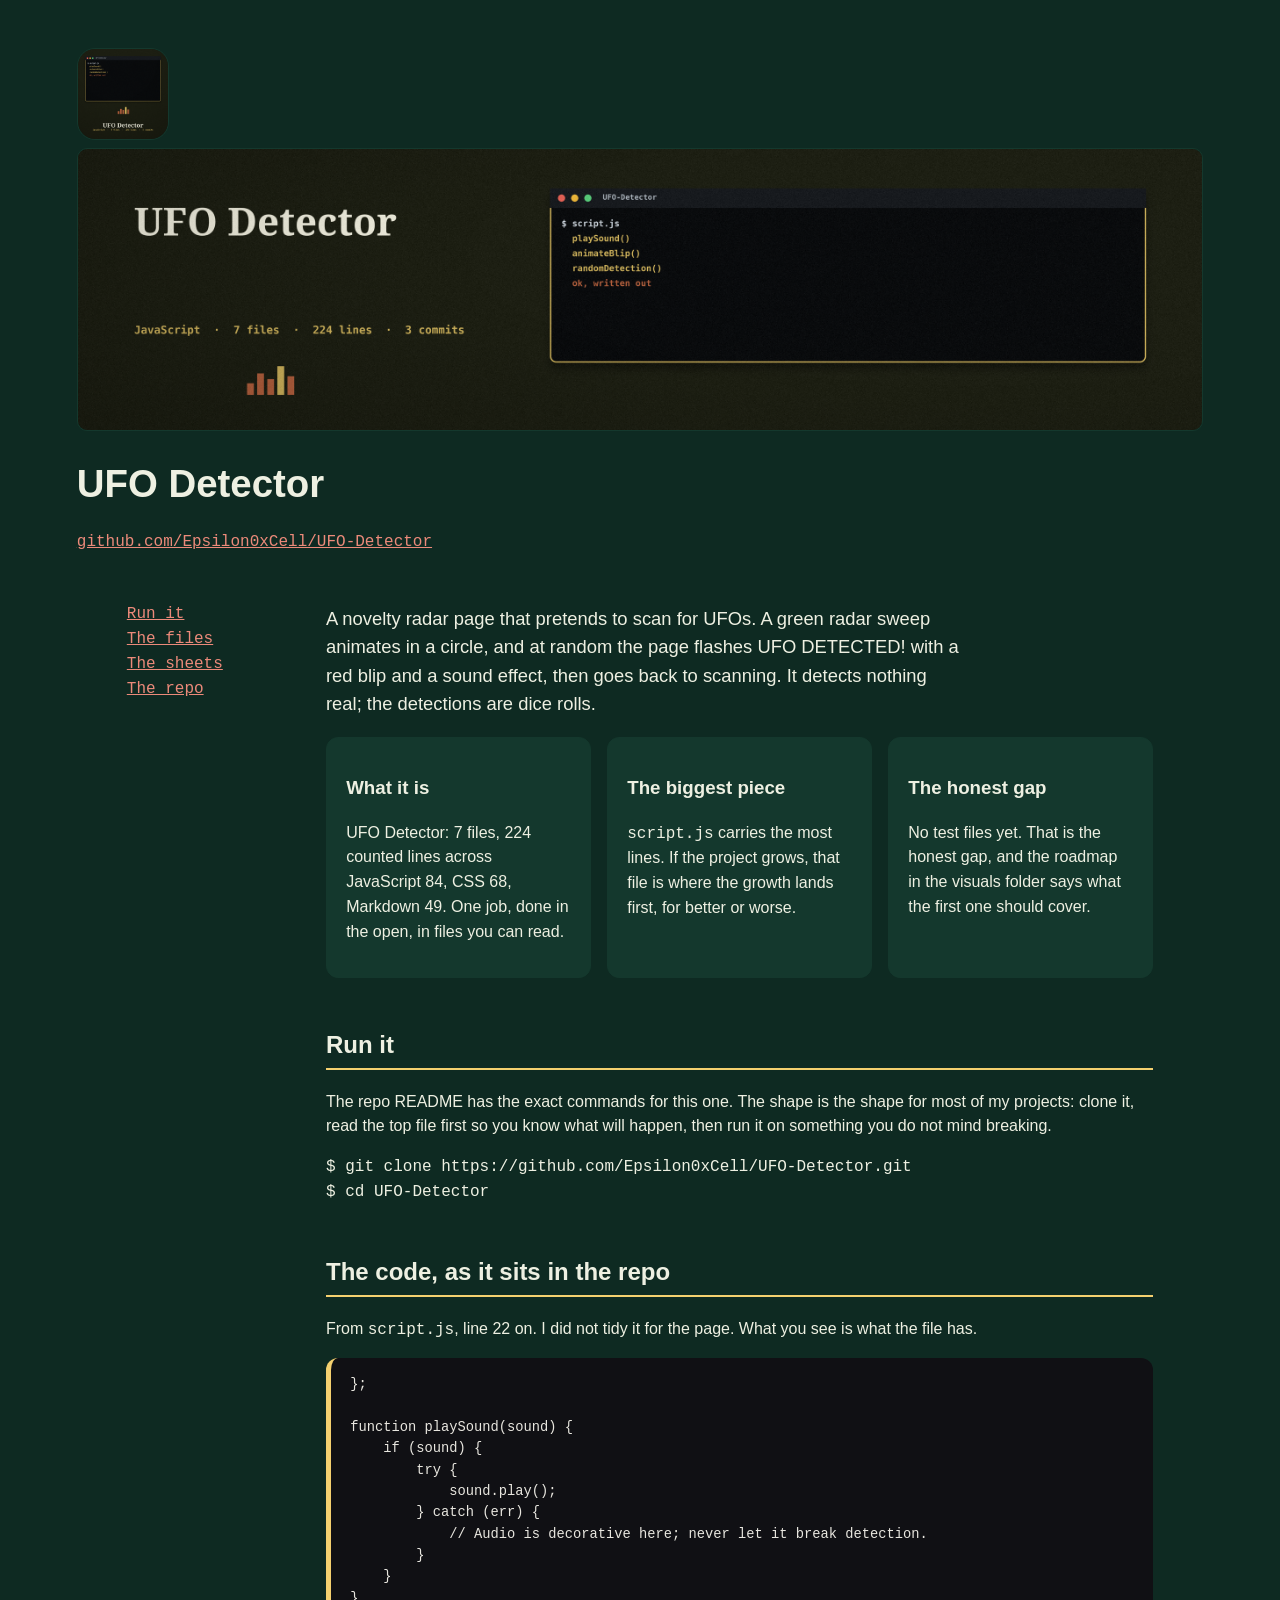
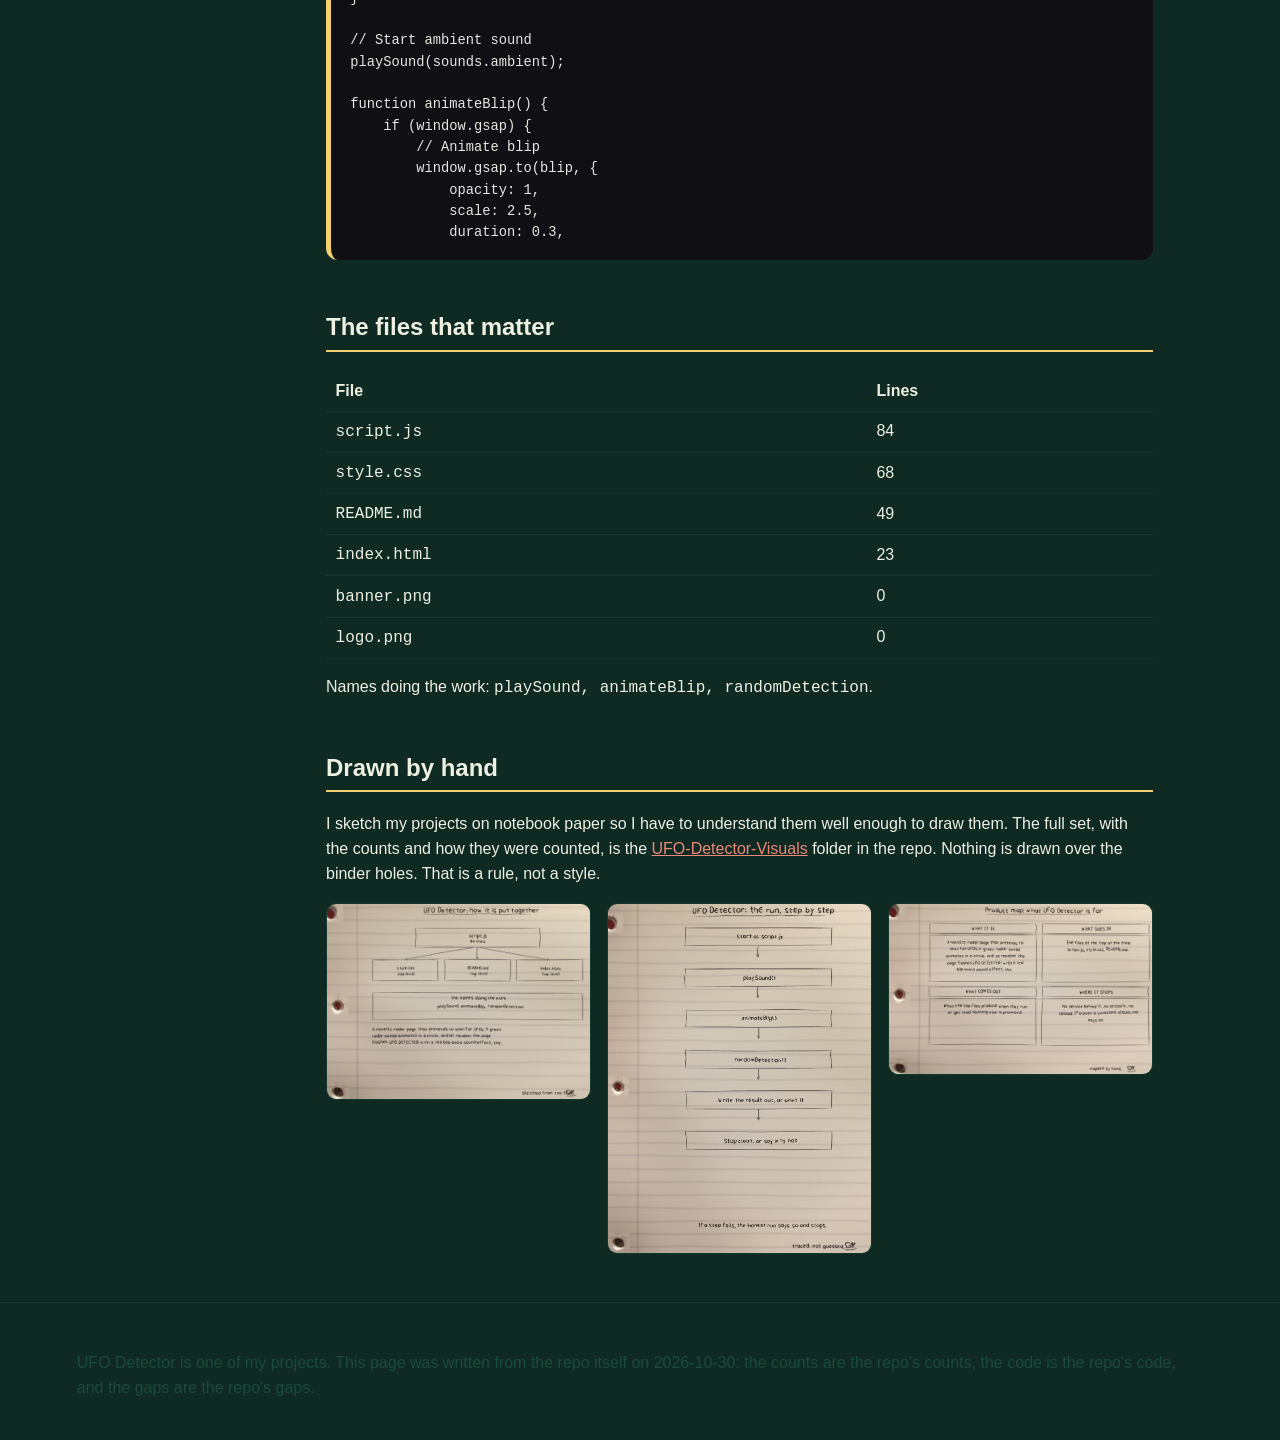
==== UFO-Detector-Website/index.html @ ff0ab5a6 "Add UFO-Detector project site source" ====
<!DOCTYPE html>
<html lang="en">
<head>
<meta charset="utf-8">
<meta name="viewport" content="width=device-width, initial-scale=1">
<title>UFO Detector: what it is, how it runs, where it stops</title>
<meta name="description" content="A novelty radar page that pretends to scan for UFOs. A green radar sweep animates in a circle, and at random the page flashes UFO DETECTED! with a red">
<style>
:root {
  --bg: #0e2a22; --panel: #14382d; --ink: #eef0e2;
  --mut: #1b4b3c;
  --acc: #f4d06f; --acc2: #ec8a7a;
  --line: #14382d;
}
* { box-sizing: border-box; }
body { margin: 0; background: var(--bg); color: var(--ink);
  font-family: Verdana, Geneva, sans-serif; line-height: 1.55; }
code, pre, .mono { font-family: 'Lucida Console', monospace; }
a { color: var(--acc2); }
.hero { padding: 3rem 6vw 1rem; }
.hero img.banner { width: 100%; height: auto; border: 1px solid var(--line);
  border-radius: 10px; }
.logo { width: 92px; height: 92px; border-radius: 18px;
  border: 1px solid var(--line); }
h1 { font-size: 2.4rem; margin: 0.4em 0 0.1em; }
h2 { border-bottom: 2px solid var(--acc); padding-bottom: 0.2em;
  margin-top: 2em; }
.lede { font-size: 1.15rem; max-width: 62ch; }
main { padding: 0 6vw 3rem; max-width: 1180px; margin: 0 auto; }
.grid { display: grid; gap: 1rem;
  grid-template-columns: repeat(auto-fit, minmax(230px, 1fr)); }
.card { background: var(--panel); border: 1px solid var(--line);
  border-radius: 12px; padding: 1rem 1.2rem; }
.card.pop { animation: rise 0.7s ease both; }
@keyframes rise { from { opacity: 0; transform: translateY(14px); }
  to { opacity: 1; transform: none; } }
pre.code { background: #101014; color: #e8e6df; padding: 1rem 1.2rem;
  border-radius: 12px; overflow-x: auto; font-size: 0.86rem;
  border-left: 5px solid var(--acc); }
table { border-collapse: collapse; width: 100%; }
td, th { border-bottom: 1px solid var(--line); padding: 0.45rem 0.6rem;
  text-align: left; }
.shots { display: grid; gap: 1rem;
  grid-template-columns: repeat(auto-fit, minmax(260px, 1fr)); }
.shots img { width: 100%; height: auto; border: 1px solid var(--line);
  border-radius: 10px; background: #f4f1e8; }
footer { padding: 2rem 6vw; border-top: 1px solid var(--line);
  color: var(--mut); }
.rail { display: flex; gap: 1.2rem; align-items: flex-start; }
.rail nav { position: sticky; top: 1rem; min-width: 180px; }
@media (max-width: 760px) { .rail { flex-direction: column; }
  .rail nav { position: static; } }
@media (prefers-reduced-motion: reduce) {
  .card.pop { animation: none; } * { scroll-behavior: auto; } }
</style>
</head>
<body class="layout-split">
<!-- This page exists for UFO-Detector alone: the layout (split-hero),
     the colors, and the type were picked for this project, not
     shared with the other project pages. The code block below is
     copied from the file it names, line for line. If it looks
     plain, that is because the project is plain, and I would
     rather the page match the project than dress it up. The one
     thing I will not do here is oversell: what this project does
     not do is stated on the page, not hidden from it. -->
<header class="hero">
  <img class="logo" src="assets/logo.png" alt="UFO Detector logo">
  <img class="banner" src="assets/banner.png" alt="">
  <h1>UFO Detector</h1>
  <p class="mono"><a href="https://github.com/Epsilon0xCell/UFO-Detector">github.com/Epsilon0xCell/UFO-Detector</a></p>
</header>

<main>
  <section class="rail">
    <nav aria-label="on this page">
      <p class="mono"><a href="#run">Run it</a><br>
      <a href="#files">The files</a><br>
      <a href="#sheets">The sheets</a><br>
      <a href="https://github.com/Epsilon0xCell/UFO-Detector">The repo</a></p>
    </nav>
    <div>
      <p class="lede">A novelty radar page that pretends to scan for UFOs. A green radar sweep animates in a circle, and at random the page flashes UFO DETECTED! with a red blip and a sound effect, then goes back to scanning. It detects nothing real; the detections are dice rolls.</p>
      <div class="grid">
        <div class="card pop"><h3>What it is</h3>
          <p>UFO Detector: 7 files, 224 counted
          lines across JavaScript 84, CSS 68, Markdown 49. One job, done in the
          open, in files you can read.</p></div>
        <div class="card pop"><h3>The biggest piece</h3>
          <p><code>script.js</code> carries the most
          lines. If the project grows, that file is where the growth
          lands first, for better or worse.</p></div>
        <div class="card pop"><h3>The honest gap</h3>
          <p>No test files yet. That is the honest gap, and the roadmap in the visuals folder says what the first one should cover.</p></div>
      </div>
      <section id="run">
        <h2>Run it</h2>
        <p>The repo README has the exact commands for this one. The
        shape is the shape for most of my projects: clone it, read the
        top file first so you know what will happen, then run it on
        something you do not mind breaking.</p>
        <p class="mono">$ git clone https://github.com/Epsilon0xCell/UFO-Detector.git<br>$ cd UFO-Detector</p>
      </section>
      
  <section aria-label="real code">
    <h2>The code, as it sits in the repo</h2>
    <p>From <code>script.js</code>, line 22 on. I did
    not tidy it for the page. What you see is what the file has.</p>
    <pre class="code"><code>};

function playSound(sound) {
    if (sound) {
        try {
            sound.play();
        } catch (err) {
            // Audio is decorative here; never let it break detection.
        }
    }
}

// Start ambient sound
playSound(sounds.ambient);

function animateBlip() {
    if (window.gsap) {
        // Animate blip
        window.gsap.to(blip, {
            opacity: 1,
            scale: 2.5,
            duration: 0.3,</code></pre>
  </section>
      <section id="files">
        <h2>The files that matter</h2>
        <table><tr><th>File</th><th>Lines</th></tr>
        <tr><td><code>script.js</code></td><td>84</td></tr>
        <tr><td><code>style.css</code></td><td>68</td></tr>
        <tr><td><code>README.md</code></td><td>49</td></tr>
        <tr><td><code>index.html</code></td><td>23</td></tr>
        <tr><td><code>banner.png</code></td><td>0</td></tr>
        <tr><td><code>logo.png</code></td><td>0</td></tr>
        </table>
        <p>Names doing the work: <span class="mono">playSound, animateBlip, randomDetection</span>.</p>
      </section>
      <section id="sheets">
        <h2>Drawn by hand</h2>
        <p>I sketch my projects on notebook paper so I have to
        understand them well enough to draw them. The full set,
        with the counts and how they were counted, is the
        <a href="https://github.com/Epsilon0xCell/UFO-Detector/tree/main/UFO-Detector-Visuals">UFO-Detector-Visuals</a>
        folder in the repo. Nothing is drawn over the binder holes.
        That is a rule, not a style.</p>
        <div class="shots">
          <img src="assets/architecture.png" alt="Hand drawn architecture sheet for UFO Detector">
          <img src="assets/flowchart.png" alt="Hand drawn flowchart sheet for UFO Detector">
          <img src="assets/product-map.png" alt="Hand drawn product map sheet for UFO Detector">
        </div>
      </section>
    </div>
  </section>
</main>
<footer>
  <p>UFO Detector is one of my projects. This page was written
  from the repo itself on 2026-10-30: the counts are the
  repo's counts, the code is the repo's code, and the gaps are the
  repo's gaps.</p>
</footer>
</body>
</html>
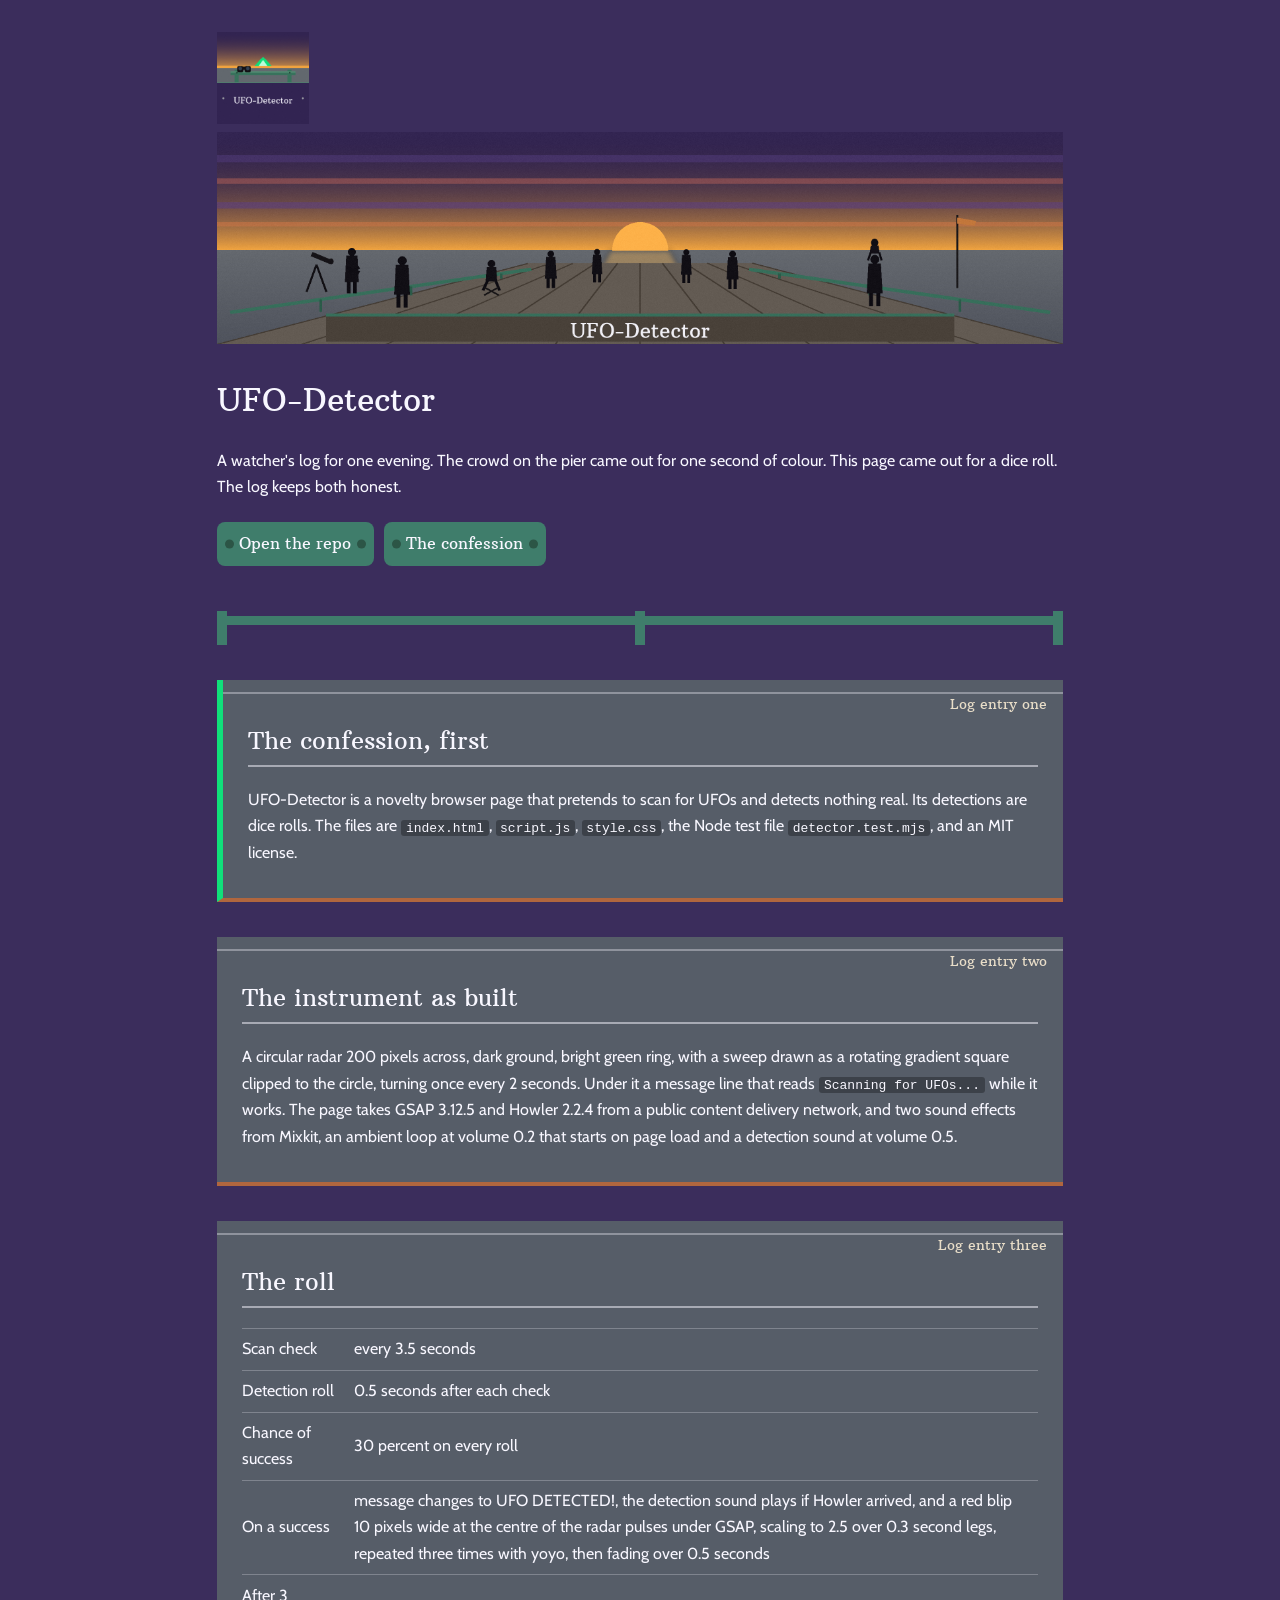
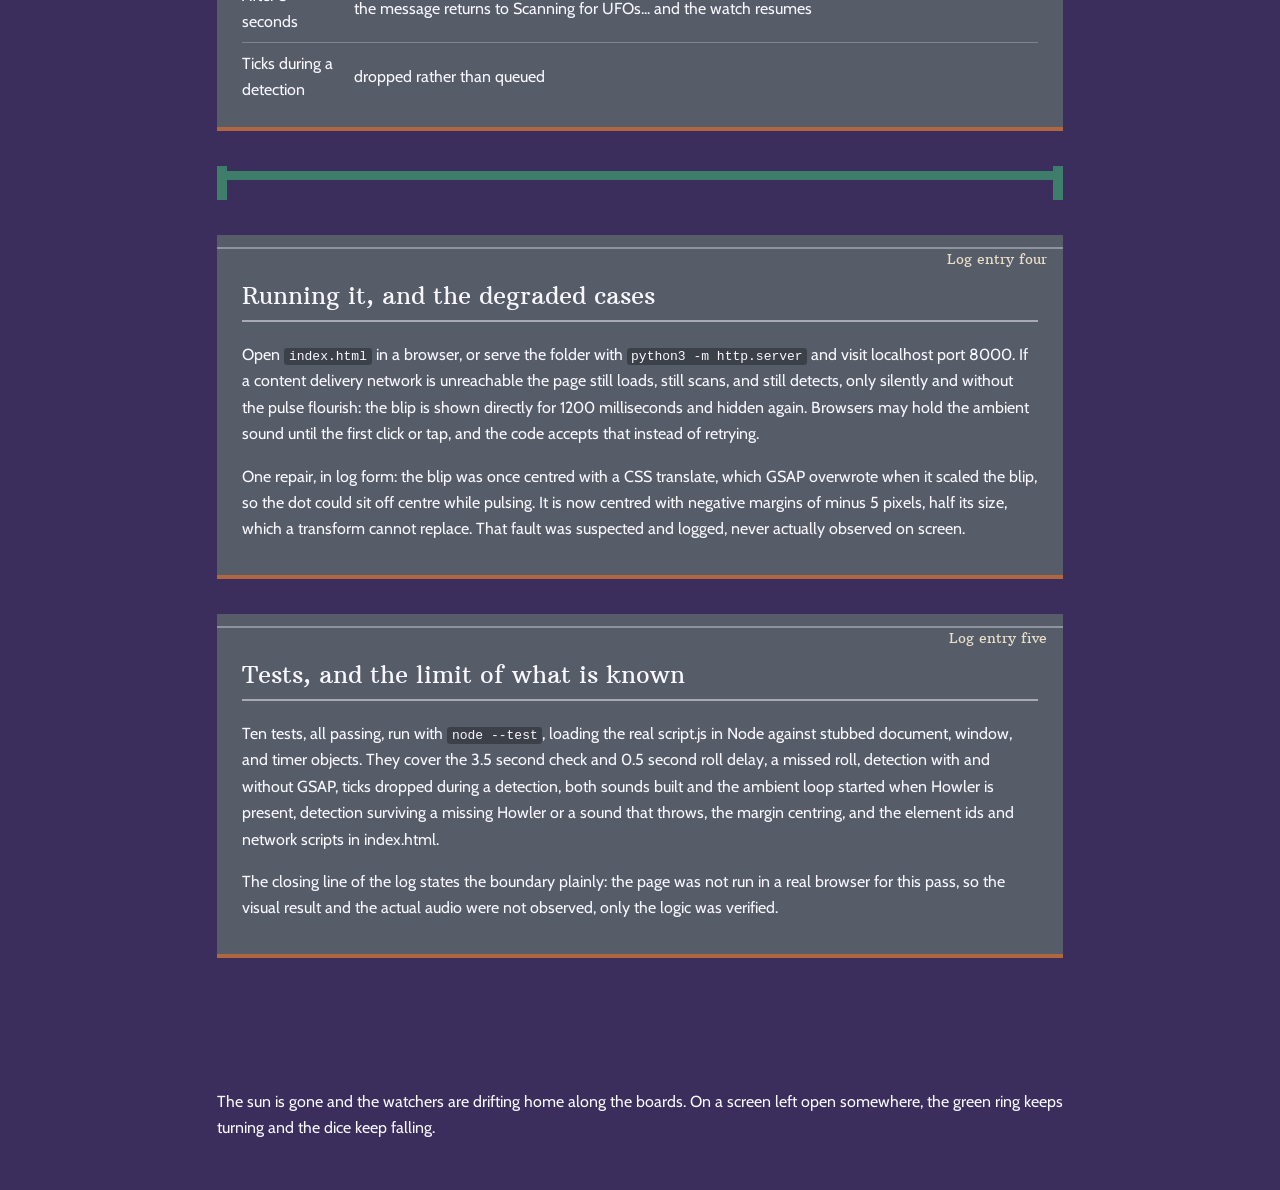
==== commit 5d1bd5c8: "Theme unification: re-skin README, site, and art in the repo's own world" ====
--- a/UFO-Detector-Website/index.html
+++ b/UFO-Detector-Website/index.html
@@ -3,165 +3,61 @@
 <head>
 <meta charset="utf-8">
 <meta name="viewport" content="width=device-width, initial-scale=1">
-<title>UFO Detector: what it is, how it runs, where it stops</title>
-<meta name="description" content="A novelty radar page that pretends to scan for UFOs. A green radar sweep animates in a circle, and at random the page flashes UFO DETECTED! with a red">
+<title>UFO-Detector: Chasing the Green Flash</title>
+<meta name="description" content="A novelty browser page that pretends to scan for UFOs and detects nothing real. A watcher's log for one evening: the confession first, then the instrument, the roll, the degraded cases, and the tests.">
 <style>
-:root {
-  --bg: #0e2a22; --panel: #14382d; --ink: #eef0e2;
-  --mut: #1b4b3c;
-  --acc: #f4d06f; --acc2: #ec8a7a;
-  --line: #14382d;
-}
-* { box-sizing: border-box; }
-body { margin: 0; background: var(--bg); color: var(--ink);
-  font-family: Verdana, Geneva, sans-serif; line-height: 1.55; }
-code, pre, .mono { font-family: 'Lucida Console', monospace; }
-a { color: var(--acc2); }
-.hero { padding: 3rem 6vw 1rem; }
-.hero img.banner { width: 100%; height: auto; border: 1px solid var(--line);
-  border-radius: 10px; }
-.logo { width: 92px; height: 92px; border-radius: 18px;
-  border: 1px solid var(--line); }
-h1 { font-size: 2.4rem; margin: 0.4em 0 0.1em; }
-h2 { border-bottom: 2px solid var(--acc); padding-bottom: 0.2em;
-  margin-top: 2em; }
-.lede { font-size: 1.15rem; max-width: 62ch; }
-main { padding: 0 6vw 3rem; max-width: 1180px; margin: 0 auto; }
-.grid { display: grid; gap: 1rem;
-  grid-template-columns: repeat(auto-fit, minmax(230px, 1fr)); }
-.card { background: var(--panel); border: 1px solid var(--line);
-  border-radius: 12px; padding: 1rem 1.2rem; }
-.card.pop { animation: rise 0.7s ease both; }
-@keyframes rise { from { opacity: 0; transform: translateY(14px); }
-  to { opacity: 1; transform: none; } }
-pre.code { background: #101014; color: #e8e6df; padding: 1rem 1.2rem;
-  border-radius: 12px; overflow-x: auto; font-size: 0.86rem;
-  border-left: 5px solid var(--acc); }
-table { border-collapse: collapse; width: 100%; }
-td, th { border-bottom: 1px solid var(--line); padding: 0.45rem 0.6rem;
-  text-align: left; }
-.shots { display: grid; gap: 1rem;
-  grid-template-columns: repeat(auto-fit, minmax(260px, 1fr)); }
-.shots img { width: 100%; height: auto; border: 1px solid var(--line);
-  border-radius: 10px; background: #f4f1e8; }
-footer { padding: 2rem 6vw; border-top: 1px solid var(--line);
-  color: var(--mut); }
-.rail { display: flex; gap: 1.2rem; align-items: flex-start; }
-.rail nav { position: sticky; top: 1rem; min-width: 180px; }
-@media (max-width: 760px) { .rail { flex-direction: column; }
-  .rail nav { position: static; } }
-@media (prefers-reduced-motion: reduce) {
-  .card.pop { animation: none; } * { scroll-behavior: auto; } }
+@font-face{font-family:'Arbutus Slab';src:url('fonts/ArbutusSlab.ttf') format('truetype');}
+@font-face{font-family:'Cabin';src:url('fonts/Cabin.ttf') format('truetype');}
+:root{--violet:#3b2d5c;--panel:#565d68;--grey:#6b7280;--white:#f8f7ff;--gold:#f2a541;--emerald:#10e07a;--copper:#b0663e;--coppergreen:#3f7d6b}
+*{box-sizing:border-box} body{margin:0;background:var(--violet);color:var(--white);font-family:'Cabin',sans-serif;line-height:1.65}
+h1,h2{font-family:'Arbutus Slab',serif;font-weight:400}
+.hero{padding:2rem 6vw 0;max-width:1000px;margin:0 auto}.hero img.banner{width:100%;height:auto}
+.logo{width:92px;height:92px}
+main{padding:0 6vw 3rem;max-width:1000px;margin:0 auto}
+.log{background:var(--panel);padding:1.3rem 1.6rem 1rem;margin:2.2rem auto;max-width:56rem;position:relative;border-bottom:4px solid var(--copper)}
+.log:before{content:'';position:absolute;top:12px;left:0;right:0;border-top:2px solid rgba(248,247,255,.35)}
+.log h2{border-bottom:2px solid rgba(248,247,255,.5);padding-bottom:.3rem}
+.log .when{position:absolute;top:14px;right:16px;font-family:'Arbutus Slab',serif;font-size:.85rem;color:#e8ddc8}
+.log.confess{border-left:6px solid var(--emerald)}
+.btn{display:inline-block;background:var(--coppergreen);color:var(--white);font-family:'Arbutus Slab',serif;text-decoration:none;padding:.55rem 1.4rem;border-radius:8px;position:relative;margin:.3rem .4rem .3rem 0;overflow:hidden}
+.btn:before,.btn:after{content:'';position:absolute;top:50%;transform:translateY(-50%);width:9px;height:9px;border-radius:50%;background:#2c5546}
+.btn:before{left:8px}.btn:after{right:8px}
+.btn:hover{background:linear-gradient(100deg,var(--coppergreen) 20%,#c98d4e 50%,var(--coppergreen) 80%)}
+.btn:active{transform:translateY(1px)} .btn:focus-visible{outline:3px solid var(--emerald);outline-offset:3px}
+a{color:#ffd9a0} a:before{content:'➤ ';font-size:.75em;display:inline-block}
+a:hover:before{transform:rotate(90deg)} .btn:before{content:''}
+table{border-collapse:collapse} td{border-top:1px solid rgba(248,247,255,.25);padding:.45rem .8rem .45rem 0}
+.railbreak{display:flex;align-items:flex-end;gap:0;margin:2rem auto;max-width:56rem}
+.railbreak i{display:block;background:var(--coppergreen)} .railbreak i.post{width:10px;height:34px}.railbreak i.bar{height:9px;flex:1;margin-bottom:20px}
+code{background:rgba(0,0,0,.3);padding:.05em .35em;border-radius:3px}
+pre{background:#241a3e;padding:1rem;overflow-x:auto}
+footer{padding:2rem 6vw;max-width:1000px;margin:0 auto}
 </style>
 </head>
-<body class="layout-split">
-<!-- This page exists for UFO-Detector alone: the layout (split-hero),
-     the colors, and the type were picked for this project, not
-     shared with the other project pages. The code block below is
-     copied from the file it names, line for line. If it looks
-     plain, that is because the project is plain, and I would
-     rather the page match the project than dress it up. The one
-     thing I will not do here is oversell: what this project does
-     not do is stated on the page, not hidden from it. -->
+<body>
 <header class="hero">
-  <img class="logo" src="assets/logo.png" alt="UFO Detector logo">
-  <img class="banner" src="assets/banner.png" alt="">
-  <h1>UFO Detector</h1>
-  <p class="mono"><a href="https://github.com/Epsilon0xCell/UFO-Detector">github.com/Epsilon0xCell/UFO-Detector</a></p>
+<img class="logo" src="assets/logo.png" alt="Pier rail and binoculars with the emerald flash segment at the horizon">
+<img class="banner" src="assets/banner.png" alt="Watchers on a pier at sunset, waiting, the title painted on the pier side board">
+<h1>UFO-Detector</h1>
+<p>A watcher's log for one evening. The crowd on the pier came out for one second of colour. This page came out for a dice roll. The log keeps both honest.</p>
+<p><a class="btn" href="https://github.com/Epsilon0xCell/UFO-Detector">Open the repo</a> <a class="btn" href="#confession">The confession</a></p>
 </header>
-
 <main>
-  <section class="rail">
-    <nav aria-label="on this page">
-      <p class="mono"><a href="#run">Run it</a><br>
-      <a href="#files">The files</a><br>
-      <a href="#sheets">The sheets</a><br>
-      <a href="https://github.com/Epsilon0xCell/UFO-Detector">The repo</a></p>
-    </nav>
-    <div>
-      <p class="lede">A novelty radar page that pretends to scan for UFOs. A green radar sweep animates in a circle, and at random the page flashes UFO DETECTED! with a red blip and a sound effect, then goes back to scanning. It detects nothing real; the detections are dice rolls.</p>
-      <div class="grid">
-        <div class="card pop"><h3>What it is</h3>
-          <p>UFO Detector: 7 files, 224 counted
-          lines across JavaScript 84, CSS 68, Markdown 49. One job, done in the
-          open, in files you can read.</p></div>
-        <div class="card pop"><h3>The biggest piece</h3>
-          <p><code>script.js</code> carries the most
-          lines. If the project grows, that file is where the growth
-          lands first, for better or worse.</p></div>
-        <div class="card pop"><h3>The honest gap</h3>
-          <p>No test files yet. That is the honest gap, and the roadmap in the visuals folder says what the first one should cover.</p></div>
-      </div>
-      <section id="run">
-        <h2>Run it</h2>
-        <p>The repo README has the exact commands for this one. The
-        shape is the shape for most of my projects: clone it, read the
-        top file first so you know what will happen, then run it on
-        something you do not mind breaking.</p>
-        <p class="mono">$ git clone https://github.com/Epsilon0xCell/UFO-Detector.git<br>$ cd UFO-Detector</p>
-      </section>
-      
-  <section aria-label="real code">
-    <h2>The code, as it sits in the repo</h2>
-    <p>From <code>script.js</code>, line 22 on. I did
-    not tidy it for the page. What you see is what the file has.</p>
-    <pre class="code"><code>};
-
-function playSound(sound) {
-    if (sound) {
-        try {
-            sound.play();
-        } catch (err) {
-            // Audio is decorative here; never let it break detection.
-        }
-    }
-}
-
-// Start ambient sound
-playSound(sounds.ambient);
-
-function animateBlip() {
-    if (window.gsap) {
-        // Animate blip
-        window.gsap.to(blip, {
-            opacity: 1,
-            scale: 2.5,
-            duration: 0.3,</code></pre>
-  </section>
-      <section id="files">
-        <h2>The files that matter</h2>
-        <table><tr><th>File</th><th>Lines</th></tr>
-        <tr><td><code>script.js</code></td><td>84</td></tr>
-        <tr><td><code>style.css</code></td><td>68</td></tr>
-        <tr><td><code>README.md</code></td><td>49</td></tr>
-        <tr><td><code>index.html</code></td><td>23</td></tr>
-        <tr><td><code>banner.png</code></td><td>0</td></tr>
-        <tr><td><code>logo.png</code></td><td>0</td></tr>
-        </table>
-        <p>Names doing the work: <span class="mono">playSound, animateBlip, randomDetection</span>.</p>
-      </section>
-      <section id="sheets">
-        <h2>Drawn by hand</h2>
-        <p>I sketch my projects on notebook paper so I have to
-        understand them well enough to draw them. The full set,
-        with the counts and how they were counted, is the
-        <a href="https://github.com/Epsilon0xCell/UFO-Detector/tree/main/UFO-Detector-Visuals">UFO-Detector-Visuals</a>
-        folder in the repo. Nothing is drawn over the binder holes.
-        That is a rule, not a style.</p>
-        <div class="shots">
-          <img src="assets/architecture.png" alt="Hand drawn architecture sheet for UFO Detector">
-          <img src="assets/flowchart.png" alt="Hand drawn flowchart sheet for UFO Detector">
-          <img src="assets/product-map.png" alt="Hand drawn product map sheet for UFO Detector">
-        </div>
-      </section>
-    </div>
-  </section>
+<div class="railbreak" aria-hidden="true"><i class="post"></i><i class="bar"></i><i class="post"></i><i class="bar"></i><i class="post"></i></div>
+<section class="log confess" id="confession"><span class="when">Log entry one</span><h2>The confession, first</h2><p>UFO-Detector is a novelty browser page that pretends to scan for UFOs and detects nothing real. Its detections are dice rolls. The files are <code>index.html</code>, <code>script.js</code>, <code>style.css</code>, the Node test file <code>detector.test.mjs</code>, and an MIT license.</p></section>
+<section class="log"><span class="when">Log entry two</span><h2>The instrument as built</h2><p>A circular radar 200 pixels across, dark ground, bright green ring, with a sweep drawn as a rotating gradient square clipped to the circle, turning once every 2 seconds. Under it a message line that reads <code>Scanning for UFOs...</code> while it works. The page takes GSAP 3.12.5 and Howler 2.2.4 from a public content delivery network, and two sound effects from Mixkit, an ambient loop at volume 0.2 that starts on page load and a detection sound at volume 0.5.</p></section>
+<section class="log"><span class="when">Log entry three</span><h2>The roll</h2><table>
+<tr><td>Scan check</td><td>every 3.5 seconds</td></tr>
+<tr><td>Detection roll</td><td>0.5 seconds after each check</td></tr>
+<tr><td>Chance of success</td><td>30 percent on every roll</td></tr>
+<tr><td>On a success</td><td>message changes to UFO DETECTED!, the detection sound plays if Howler arrived, and a red blip 10 pixels wide at the centre of the radar pulses under GSAP, scaling to 2.5 over 0.3 second legs, repeated three times with yoyo, then fading over 0.5 seconds</td></tr>
+<tr><td>After 3 seconds</td><td>the message returns to Scanning for UFOs... and the watch resumes</td></tr>
+<tr><td>Ticks during a detection</td><td>dropped rather than queued</td></tr>
+</table></section>
+<div class="railbreak" aria-hidden="true"><i class="post"></i><i class="bar"></i><i class="post"></i></div>
+<section class="log"><span class="when">Log entry four</span><h2>Running it, and the degraded cases</h2><p>Open <code>index.html</code> in a browser, or serve the folder with <code>python3 -m http.server</code> and visit localhost port 8000. If a content delivery network is unreachable the page still loads, still scans, and still detects, only silently and without the pulse flourish: the blip is shown directly for 1200 milliseconds and hidden again. Browsers may hold the ambient sound until the first click or tap, and the code accepts that instead of retrying.</p><p>One repair, in log form: the blip was once centred with a CSS translate, which GSAP overwrote when it scaled the blip, so the dot could sit off centre while pulsing. It is now centred with negative margins of minus 5 pixels, half its size, which a transform cannot replace. That fault was suspected and logged, never actually observed on screen.</p></section>
+<section class="log"><span class="when">Log entry five</span><h2>Tests, and the limit of what is known</h2><p>Ten tests, all passing, run with <code>node --test</code>, loading the real script.js in Node against stubbed document, window, and timer objects. They cover the 3.5 second check and 0.5 second roll delay, a missed roll, detection with and without GSAP, ticks dropped during a detection, both sounds built and the ambient loop started when Howler is present, detection surviving a missing Howler or a sound that throws, the margin centring, and the element ids and network scripts in index.html.</p><p>The closing line of the log states the boundary plainly: the page was not run in a real browser for this pass, so the visual result and the actual audio were not observed, only the logic was verified.</p></section>
 </main>
-<footer>
-  <p>UFO Detector is one of my projects. This page was written
-  from the repo itself on 2026-10-30: the counts are the
-  repo's counts, the code is the repo's code, and the gaps are the
-  repo's gaps.</p>
-</footer>
+<footer><p>The sun is gone and the watchers are drifting home along the boards. On a screen left open somewhere, the green ring keeps turning and the dice keep falling.</p></footer>
 </body>
 </html>
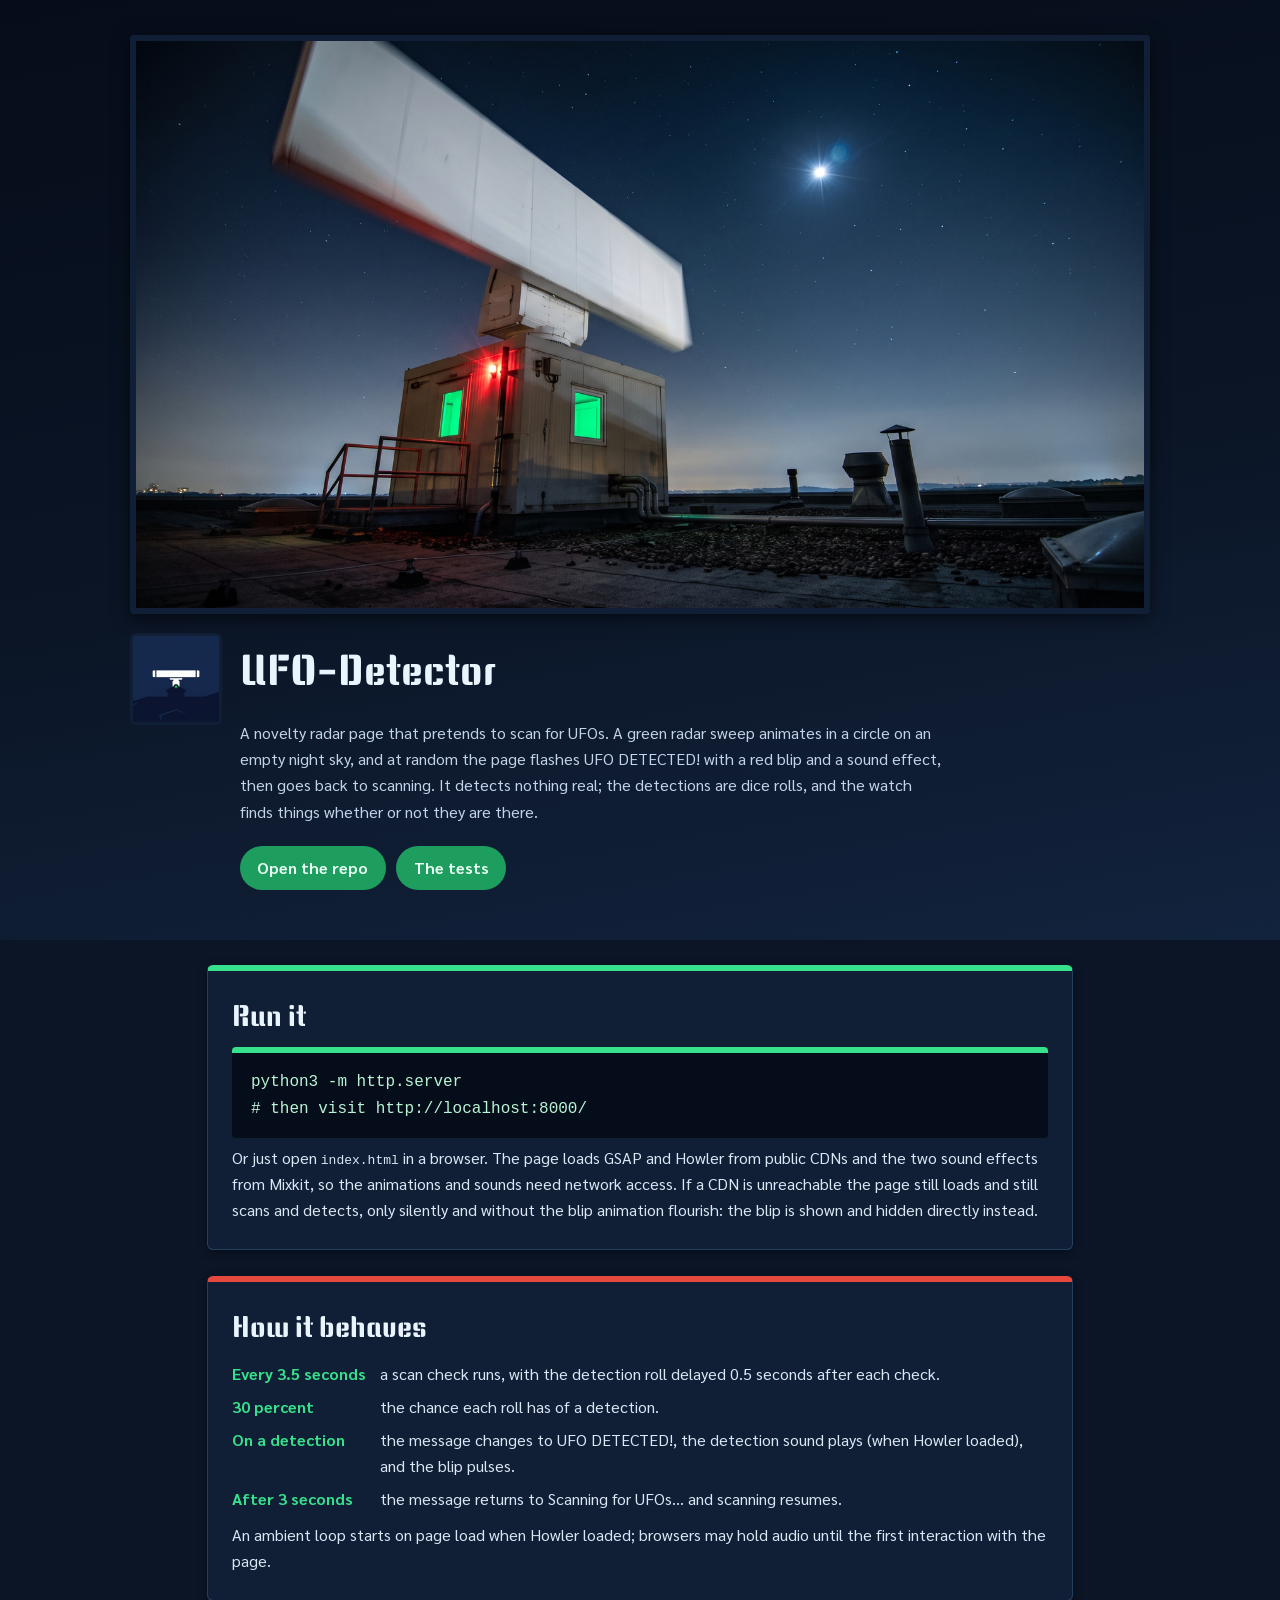
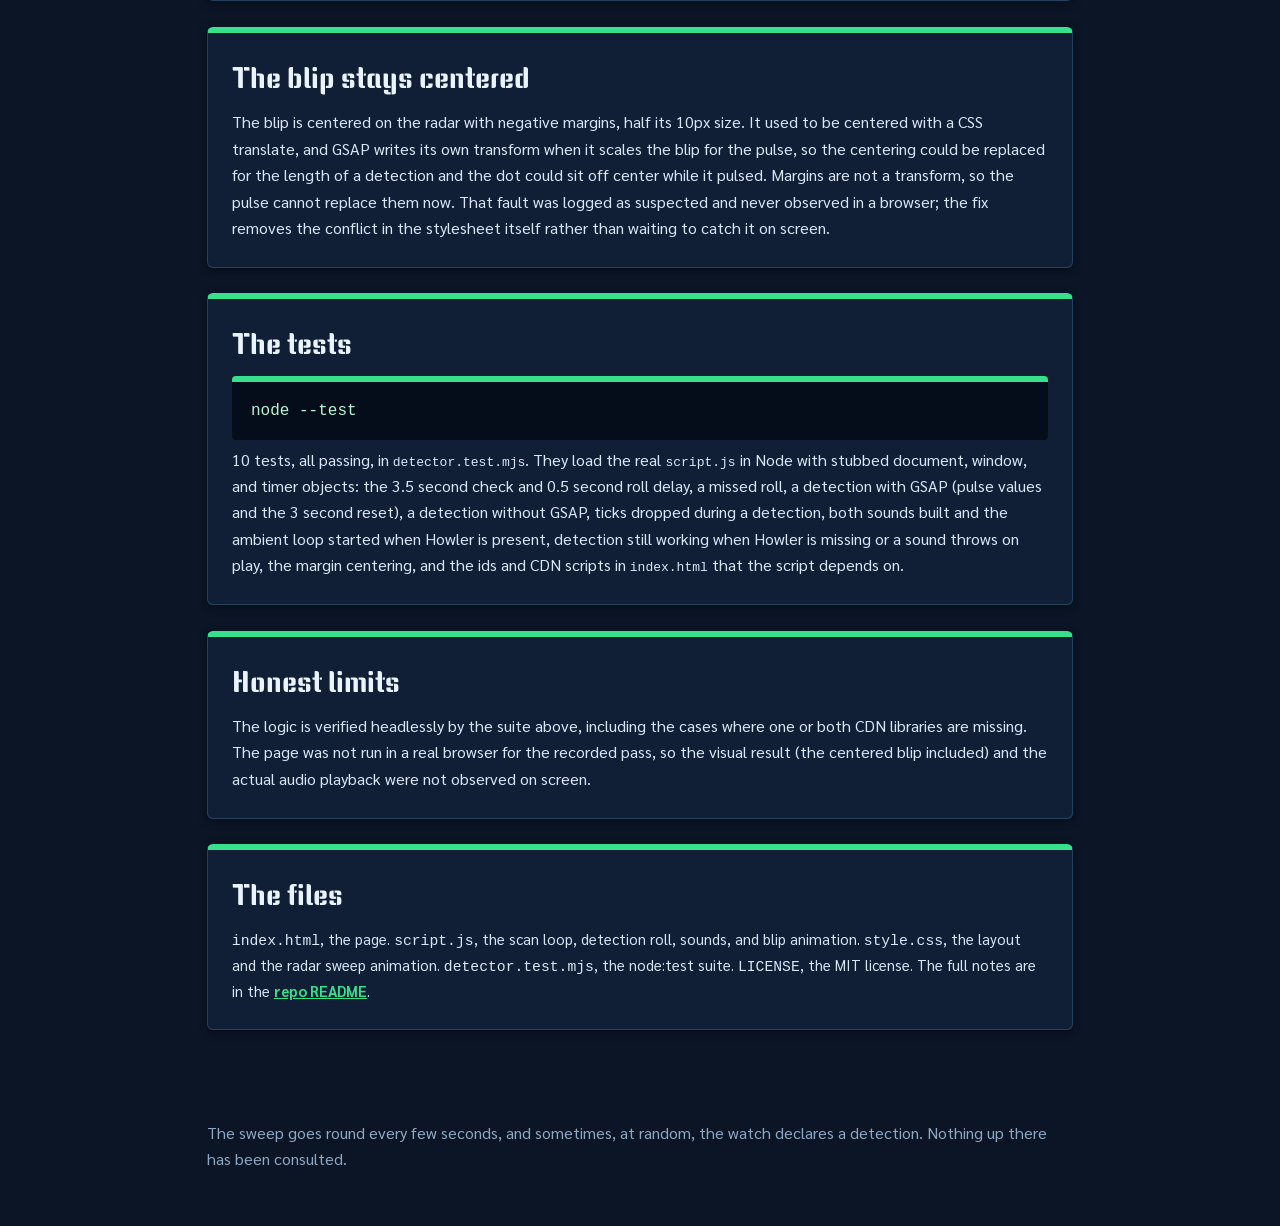
==== commit 74b74f87: "Restyle to the night watch theme (Wave 13)" ====
--- a/UFO-Detector-Website/index.html
+++ b/UFO-Detector-Website/index.html
@@ -3,61 +3,60 @@
 <head>
 <meta charset="utf-8">
 <meta name="viewport" content="width=device-width, initial-scale=1">
-<title>UFO-Detector: Chasing the Green Flash</title>
-<meta name="description" content="A novelty browser page that pretends to scan for UFOs and detects nothing real. A watcher's log for one evening: the confession first, then the instrument, the roll, the degraded cases, and the tests.">
+<title>UFO-Detector: The Night Watch</title>
+<meta name="description" content="A novelty radar page that pretends to scan for UFOs: a green sweep, a scan check every 3.5 seconds, and a 30 percent dice roll that sometimes cries detection.">
 <style>
-@font-face{font-family:'Arbutus Slab';src:url('fonts/ArbutusSlab.ttf') format('truetype');}
-@font-face{font-family:'Cabin';src:url('fonts/Cabin.ttf') format('truetype');}
-:root{--violet:#3b2d5c;--panel:#565d68;--grey:#6b7280;--white:#f8f7ff;--gold:#f2a541;--emerald:#10e07a;--copper:#b0663e;--coppergreen:#3f7d6b}
-*{box-sizing:border-box} body{margin:0;background:var(--violet);color:var(--white);font-family:'Cabin',sans-serif;line-height:1.65}
-h1,h2{font-family:'Arbutus Slab',serif;font-weight:400}
-.hero{padding:2rem 6vw 0;max-width:1000px;margin:0 auto}.hero img.banner{width:100%;height:auto}
-.logo{width:92px;height:92px}
-main{padding:0 6vw 3rem;max-width:1000px;margin:0 auto}
-.log{background:var(--panel);padding:1.3rem 1.6rem 1rem;margin:2.2rem auto;max-width:56rem;position:relative;border-bottom:4px solid var(--copper)}
-.log:before{content:'';position:absolute;top:12px;left:0;right:0;border-top:2px solid rgba(248,247,255,.35)}
-.log h2{border-bottom:2px solid rgba(248,247,255,.5);padding-bottom:.3rem}
-.log .when{position:absolute;top:14px;right:16px;font-family:'Arbutus Slab',serif;font-size:.85rem;color:#e8ddc8}
-.log.confess{border-left:6px solid var(--emerald)}
-.btn{display:inline-block;background:var(--coppergreen);color:var(--white);font-family:'Arbutus Slab',serif;text-decoration:none;padding:.55rem 1.4rem;border-radius:8px;position:relative;margin:.3rem .4rem .3rem 0;overflow:hidden}
-.btn:before,.btn:after{content:'';position:absolute;top:50%;transform:translateY(-50%);width:9px;height:9px;border-radius:50%;background:#2c5546}
-.btn:before{left:8px}.btn:after{right:8px}
-.btn:hover{background:linear-gradient(100deg,var(--coppergreen) 20%,#c98d4e 50%,var(--coppergreen) 80%)}
-.btn:active{transform:translateY(1px)} .btn:focus-visible{outline:3px solid var(--emerald);outline-offset:3px}
-a{color:#ffd9a0} a:before{content:'➤ ';font-size:.75em;display:inline-block}
-a:hover:before{transform:rotate(90deg)} .btn:before{content:''}
-table{border-collapse:collapse} td{border-top:1px solid rgba(248,247,255,.25);padding:.45rem .8rem .45rem 0}
-.railbreak{display:flex;align-items:flex-end;gap:0;margin:2rem auto;max-width:56rem}
-.railbreak i{display:block;background:var(--coppergreen)} .railbreak i.post{width:10px;height:34px}.railbreak i.bar{height:9px;flex:1;margin-bottom:20px}
-code{background:rgba(0,0,0,.3);padding:.05em .35em;border-radius:3px}
-pre{background:#241a3e;padding:1rem;overflow-x:auto}
-footer{padding:2rem 6vw;max-width:1000px;margin:0 auto}
+@font-face{font-family:'Keania One';src:url('fonts/KeaniaOne-400.woff2') format('woff2');font-weight:400}
+@font-face{font-family:'Sarabun';src:url('fonts/Sarabun-400.woff2') format('woff2');font-weight:400}
+@font-face{font-family:'Sarabun';src:url('fonts/Sarabun-600.woff2') format('woff2');font-weight:600}
+@font-face{font-family:'Sarabun';src:url('fonts/Sarabun-700.woff2') format('woff2');font-weight:700}
+:root{--navy:#0b1526;--navy2:#12233d;--panel:#101f36;--ink:#dbe7f5;--mut:#8fa8c4;--green:#37e08b;--greendk:#1d9e5f;--steel:#7d93ad;--red:#e5483c;--line:#24405f}
+*{box-sizing:border-box} body{margin:0;background:var(--navy);color:var(--ink);font-family:'Sarabun',sans-serif;line-height:1.65}
+h1,h2{font-family:'Keania One',serif;color:#eaf4ff;font-weight:400}
+.hero{background:linear-gradient(170deg,#060d1a 0%,var(--navy) 55%,var(--navy2) 100%);padding:2.2rem 6vw 1.8rem}
+.hero .inner{max-width:1020px;margin:0 auto}
+.hero img.wide{width:100%;height:auto;display:block;border:6px solid var(--panel);border-radius:4px;box-shadow:0 4px 18px rgba(0,0,0,.55)}
+.hero .row{display:flex;gap:1.1rem;align-items:flex-start;margin-top:1.2rem}
+.hero .row img{width:92px;height:92px;object-fit:cover;border-radius:6px;border:3px solid var(--panel);background:var(--panel)}
+.hero h1{margin:.1rem 0 .3rem;font-size:2.6rem}
+.hero p{max-width:44rem;color:#c3d4e8}
+main{padding:0 6vw 3rem;max-width:1020px;margin:0 auto}
+.panel{background:var(--panel);border:1px solid var(--line);border-top:6px solid var(--green);border-radius:6px;padding:1.2rem 1.5rem;margin:1.6rem 0;box-shadow:0 2px 10px rgba(0,0,0,.4)}
+.panel.alarm{border-top-color:var(--red)}
+.panel h2{margin:.1rem 0 .5rem;font-size:1.8rem}
+.panel p{margin:.4rem 0}
+.strip{background:#060d1a;color:#b9f4d4;padding:1rem 1.2rem;overflow-x:auto;font-family:ui-monospace,Menlo,monospace;border-radius:4px;border-top:6px solid var(--green)}
+.btn{display:inline-block;background:var(--greendk);color:#eafff3;font-family:'Sarabun',sans-serif;font-weight:700;text-decoration:none;padding:.55rem 1.1rem;border-radius:999px;margin:.3rem .4rem .3rem 0}
+.btn:hover{background:#157347;color:#eafff3}.btn:active{transform:translateY(2px)}
+.btn:focus-visible{outline:2px dashed var(--green);outline-offset:3px}
+a{color:var(--green);font-weight:700}
+table{border-collapse:collapse}td{padding:.2rem .9rem .2rem 0;vertical-align:top}
+td:first-child{font-weight:700;color:var(--green);white-space:nowrap}
+ul{margin:.4rem 0;padding-left:1.2rem}li{margin:.25rem 0}
+.small{font-size:.92rem}
+footer{padding:0 6vw 2.5rem;max-width:1020px;margin:0 auto;color:var(--mut)}
 </style>
 </head>
 <body>
 <header class="hero">
-<img class="logo" src="assets/logo.png" alt="Pier rail and binoculars with the emerald flash segment at the horizon">
-<img class="banner" src="assets/banner.png" alt="Watchers on a pier at sunset, waiting, the title painted on the pier side board">
-<h1>UFO-Detector</h1>
-<p>A watcher's log for one evening. The crowd on the pier came out for one second of colour. This page came out for a dice roll. The log keeps both honest.</p>
-<p><a class="btn" href="https://github.com/Epsilon0xCell/UFO-Detector">Open the repo</a> <a class="btn" href="#confession">The confession</a></p>
+<div class="inner">
+<img class="wide" src="assets/intro-banner.png" alt="The radar antenna caught mid turn close overhead, a red warning lamp flaring on its hut, the hut windows glowing green, and one bright light burning a moment brighter in the star field">
+<div class="row"><img src="assets/logo.png" alt="UFO-Detector logo: a flat emblem of a white radar antenna bar on its rooftop mount over a dark hut silhouette with one small green lamp lit, against a deep navy night sky"><div><h1>UFO-Detector</h1><p>A novelty radar page that pretends to scan for UFOs. A green radar sweep animates in a circle on an empty night sky, and at random the page flashes UFO DETECTED! with a red blip and a sound effect, then goes back to scanning. It detects nothing real; the detections are dice rolls, and the watch finds things whether or not they are there.</p><p><a class="btn" href="https://github.com/Epsilon0xCell/UFO-Detector">Open the repo</a> <a class="btn" href="#proof">The tests</a></p></div></div>
+</div>
 </header>
 <main>
-<div class="railbreak" aria-hidden="true"><i class="post"></i><i class="bar"></i><i class="post"></i><i class="bar"></i><i class="post"></i></div>
-<section class="log confess" id="confession"><span class="when">Log entry one</span><h2>The confession, first</h2><p>UFO-Detector is a novelty browser page that pretends to scan for UFOs and detects nothing real. Its detections are dice rolls. The files are <code>index.html</code>, <code>script.js</code>, <code>style.css</code>, the Node test file <code>detector.test.mjs</code>, and an MIT license.</p></section>
-<section class="log"><span class="when">Log entry two</span><h2>The instrument as built</h2><p>A circular radar 200 pixels across, dark ground, bright green ring, with a sweep drawn as a rotating gradient square clipped to the circle, turning once every 2 seconds. Under it a message line that reads <code>Scanning for UFOs...</code> while it works. The page takes GSAP 3.12.5 and Howler 2.2.4 from a public content delivery network, and two sound effects from Mixkit, an ambient loop at volume 0.2 that starts on page load and a detection sound at volume 0.5.</p></section>
-<section class="log"><span class="when">Log entry three</span><h2>The roll</h2><table>
-<tr><td>Scan check</td><td>every 3.5 seconds</td></tr>
-<tr><td>Detection roll</td><td>0.5 seconds after each check</td></tr>
-<tr><td>Chance of success</td><td>30 percent on every roll</td></tr>
-<tr><td>On a success</td><td>message changes to UFO DETECTED!, the detection sound plays if Howler arrived, and a red blip 10 pixels wide at the centre of the radar pulses under GSAP, scaling to 2.5 over 0.3 second legs, repeated three times with yoyo, then fading over 0.5 seconds</td></tr>
-<tr><td>After 3 seconds</td><td>the message returns to Scanning for UFOs... and the watch resumes</td></tr>
-<tr><td>Ticks during a detection</td><td>dropped rather than queued</td></tr>
-</table></section>
-<div class="railbreak" aria-hidden="true"><i class="post"></i><i class="bar"></i><i class="post"></i></div>
-<section class="log"><span class="when">Log entry four</span><h2>Running it, and the degraded cases</h2><p>Open <code>index.html</code> in a browser, or serve the folder with <code>python3 -m http.server</code> and visit localhost port 8000. If a content delivery network is unreachable the page still loads, still scans, and still detects, only silently and without the pulse flourish: the blip is shown directly for 1200 milliseconds and hidden again. Browsers may hold the ambient sound until the first click or tap, and the code accepts that instead of retrying.</p><p>One repair, in log form: the blip was once centred with a CSS translate, which GSAP overwrote when it scaled the blip, so the dot could sit off centre while pulsing. It is now centred with negative margins of minus 5 pixels, half its size, which a transform cannot replace. That fault was suspected and logged, never actually observed on screen.</p></section>
-<section class="log"><span class="when">Log entry five</span><h2>Tests, and the limit of what is known</h2><p>Ten tests, all passing, run with <code>node --test</code>, loading the real script.js in Node against stubbed document, window, and timer objects. They cover the 3.5 second check and 0.5 second roll delay, a missed roll, detection with and without GSAP, ticks dropped during a detection, both sounds built and the ambient loop started when Howler is present, detection surviving a missing Howler or a sound that throws, the margin centring, and the element ids and network scripts in index.html.</p><p>The closing line of the log states the boundary plainly: the page was not run in a real browser for this pass, so the visual result and the actual audio were not observed, only the logic was verified.</p></section>
+<section class="panel"><h2>Run it</h2><div class="strip">python3 -m http.server<br># then visit http://localhost:8000/</div><p>Or just open <code>index.html</code> in a browser. The page loads GSAP and Howler from public CDNs and the two sound effects from Mixkit, so the animations and sounds need network access. If a CDN is unreachable the page still loads and still scans and detects, only silently and without the blip animation flourish: the blip is shown and hidden directly instead.</p></section>
+<section class="panel alarm"><h2>How it behaves</h2><table>
+<tr><td>Every 3.5 seconds</td><td>a scan check runs, with the detection roll delayed 0.5 seconds after each check.</td></tr>
+<tr><td>30 percent</td><td>the chance each roll has of a detection.</td></tr>
+<tr><td>On a detection</td><td>the message changes to UFO DETECTED!, the detection sound plays (when Howler loaded), and the blip pulses.</td></tr>
+<tr><td>After 3 seconds</td><td>the message returns to Scanning for UFOs... and scanning resumes.</td></tr>
+</table><p>An ambient loop starts on page load when Howler loaded; browsers may hold audio until the first interaction with the page.</p></section>
+<section class="panel"><h2>The blip stays centered</h2><p>The blip is centered on the radar with negative margins, half its 10px size. It used to be centered with a CSS translate, and GSAP writes its own transform when it scales the blip for the pulse, so the centering could be replaced for the length of a detection and the dot could sit off center while it pulsed. Margins are not a transform, so the pulse cannot replace them now. That fault was logged as suspected and never observed in a browser; the fix removes the conflict in the stylesheet itself rather than waiting to catch it on screen.</p></section>
+<section class="panel" id="proof"><h2>The tests</h2><div class="strip">node --test</div><p>10 tests, all passing, in <code>detector.test.mjs</code>. They load the real <code>script.js</code> in Node with stubbed document, window, and timer objects: the 3.5 second check and 0.5 second roll delay, a missed roll, a detection with GSAP (pulse values and the 3 second reset), a detection without GSAP, ticks dropped during a detection, both sounds built and the ambient loop started when Howler is present, detection still working when Howler is missing or a sound throws on play, the margin centering, and the ids and CDN scripts in <code>index.html</code> that the script depends on.</p></section>
+<section class="panel"><h2>Honest limits</h2><p>The logic is verified headlessly by the suite above, including the cases where one or both CDN libraries are missing. The page was not run in a real browser for the recorded pass, so the visual result (the centered blip included) and the actual audio playback were not observed on screen.</p></section>
+<section class="panel"><h2>The files</h2><p class="small"><code>index.html</code>, the page. <code>script.js</code>, the scan loop, detection roll, sounds, and blip animation. <code>style.css</code>, the layout and the radar sweep animation. <code>detector.test.mjs</code>, the node:test suite. <code>LICENSE</code>, the MIT license. The full notes are in the <a href="https://github.com/Epsilon0xCell/UFO-Detector">repo README</a>.</p></section>
 </main>
-<footer><p>The sun is gone and the watchers are drifting home along the boards. On a screen left open somewhere, the green ring keeps turning and the dice keep falling.</p></footer>
+<footer><p>The sweep goes round every few seconds, and sometimes, at random, the watch declares a detection. Nothing up there has been consulted.</p></footer>
 </body>
 </html>
